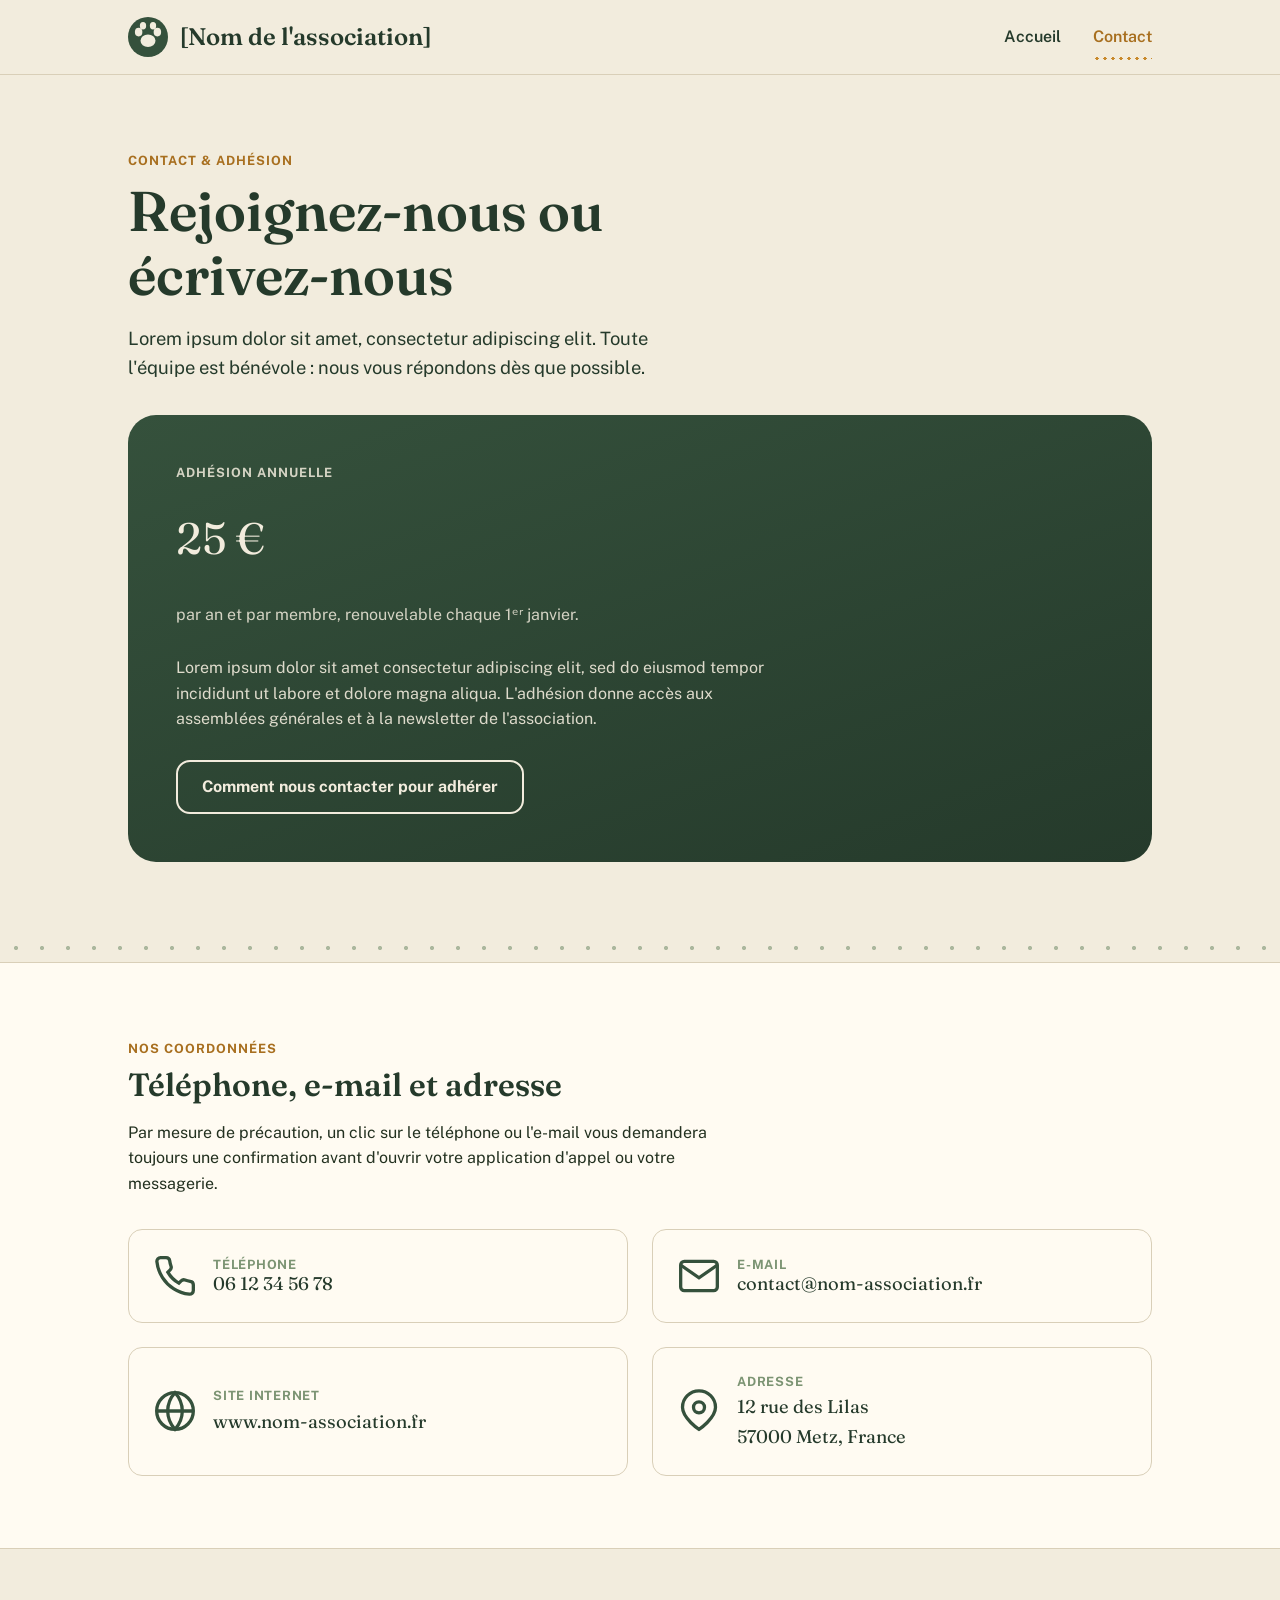
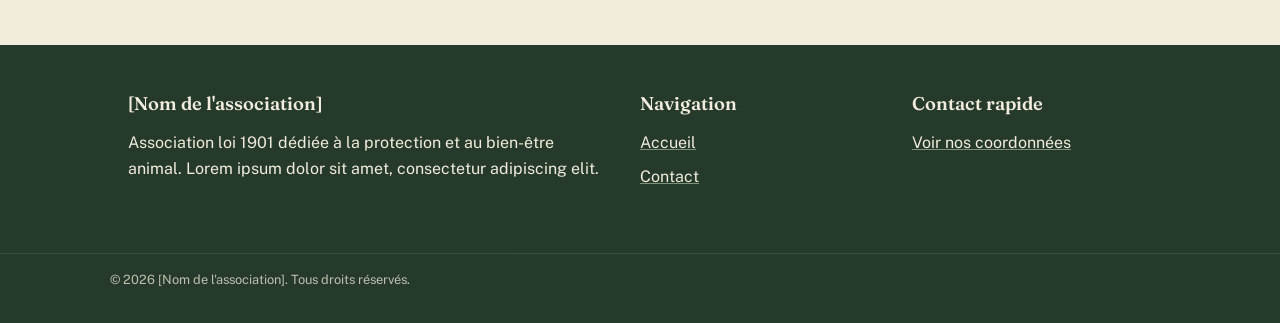
==== contact.html @ b7527ab3 "First Commit: site association" ====
<!DOCTYPE html>
<html lang="fr">
<head>
  <meta charset="UTF-8">
  <meta name="viewport" content="width=device-width, initial-scale=1.0">
  <title>Contact — Association [Nom de l'association]</title>
  <meta name="description" content="Contactez l'association : montant de l'adhésion annuelle, téléphone, e-mail et adresse.">

  <link rel="icon" type="image/svg+xml" href="assets/favicon.svg">
  <link rel="alternate icon" href="assets/favicon.svg">

  <link rel="preconnect" href="https://fonts.googleapis.com">
  <link rel="preconnect" href="https://fonts.gstatic.com" crossorigin>
  <link href="https://fonts.googleapis.com/css2?family=Fraunces:opsz,wght@9..144,500;9..144,600;9..144,700&family=Public+Sans:wght@400;500;600;700&display=swap" rel="stylesheet">

  <link rel="stylesheet" href="css/variables.css">
  <link rel="stylesheet" href="css/base.css">
  <link rel="stylesheet" href="css/layout.css">
  <link rel="stylesheet" href="css/components.css">
  <link rel="stylesheet" href="css/pages.css">
</head>
<body>
  <a class="skip-link" href="#contenu-principal">Aller au contenu principal</a>

  <header class="site-header">
    <div class="container site-header__inner">
      <a class="brand" href="index.html">
        <img class="brand__mark" src="assets/icons/logo-mark.svg" alt="" width="40" height="40">
        <span>[Nom de l'association]</span>
      </a>

      <button type="button" class="nav-toggle" data-nav-toggle aria-expanded="false" aria-controls="main-nav">
        Menu
      </button>

      <nav class="main-nav" id="main-nav" aria-label="Navigation principale">
        <ul class="main-nav__list">
          <li><a class="main-nav__link" href="index.html">Accueil</a></li>
          <li><a class="main-nav__link" href="contact.html" aria-current="page">Contact</a></li>
        </ul>
      </nav>
    </div>
  </header>

  <main id="contenu-principal">

    <section class="section">
      <div class="container">
        <div class="section__head">
          <p class="eyebrow">Contact &amp; adhésion</p>
          <h1>Rejoignez-nous ou écrivez-nous</h1>
          <p class="hero__lede">
            Lorem ipsum dolor sit amet, consectetur adipiscing elit. Toute
            l'équipe est bénévole : nous vous répondons dès que possible.
          </p>
        </div>

        <!-- Montant de l'adhésion -->
        <div class="membership-card">
          <p class="eyebrow" style="color:#f2ecdd; opacity:0.85;">Adhésion annuelle</p>
          <p class="membership-card__amount">25&nbsp;€</p>
          <p class="membership-card__period">par an et par membre, renouvelable chaque 1ᵉʳ janvier.</p>
          <p style="max-width:60ch; opacity:0.9;">
            Lorem ipsum dolor sit amet consectetur adipiscing elit, sed do
            eiusmod tempor incididunt ut labore et dolore magna aliqua.
            L'adhésion donne accès aux assemblées générales et à la newsletter
            de l'association.
          </p>
          <div>
            <a class="btn btn--outline" href="contact.html#coordonnees">Comment nous contacter pour adhérer</a>
          </div>
        </div>
      </div>
    </section>

    <div class="trail-divider" aria-hidden="true"></div>

    <!-- Coordonnées -->
    <section class="section section--alt" id="coordonnees">
      <div class="container">
        <div class="section__head">
          <p class="eyebrow">Nos coordonnées</p>
          <h2>Téléphone, e-mail et adresse</h2>
          <p>
            Par mesure de précaution, un clic sur le téléphone ou l'e-mail
            vous demandera toujours une confirmation avant d'ouvrir votre
            application d'appel ou votre messagerie.
          </p>
        </div>

        <div class="contact-grid">

          <!-- Téléphone : interaction obligatoire via modale -->
          <button type="button" class="contact-action" data-contact-phone="+33612345678">
            <svg class="contact-action__icon" viewBox="0 0 24 24" fill="none" stroke="currentColor" stroke-width="1.8" aria-hidden="true">
              <path d="M22 16.92v3a2 2 0 0 1-2.18 2 19.79 19.79 0 0 1-8.63-3.07 19.5 19.5 0 0 1-6-6 19.79 19.79 0 0 1-3.07-8.67A2 2 0 0 1 4.11 2h3a2 2 0 0 1 2 1.72c.127.96.361 1.903.7 2.81a2 2 0 0 1-.45 2.11L8.09 9.91a16 16 0 0 0 6 6l1.27-1.27a2 2 0 0 1 2.11-.45c.907.339 1.85.573 2.81.7A2 2 0 0 1 22 16.92z"/>
            </svg>
            <span>
              <p class="contact-action__label">Téléphone</p>
              <p class="contact-action__value">06 12 34 56 78</p>
            </span>
          </button>

          <!-- E-mail : interaction obligatoire via modale -->
          <button type="button" class="contact-action" data-contact-email="contact@nom-association.fr">
            <svg class="contact-action__icon" viewBox="0 0 24 24" fill="none" stroke="currentColor" stroke-width="1.8" aria-hidden="true">
              <rect x="2" y="4" width="20" height="16" rx="2"/>
              <path d="m22 6-10 7L2 6"/>
            </svg>
            <span>
              <p class="contact-action__label">E-mail</p>
              <p class="contact-action__value">contact@nom-association.fr</p>
            </span>
          </button>

          <!-- Site web -->
          <div class="contact-action" style="cursor:default;">
            <svg class="contact-action__icon" viewBox="0 0 24 24" fill="none" stroke="currentColor" stroke-width="1.8" aria-hidden="true">
              <circle cx="12" cy="12" r="10"/>
              <path d="M2 12h20M12 2a15.3 15.3 0 0 1 4 10 15.3 15.3 0 0 1-4 10 15.3 15.3 0 0 1-4-10 15.3 15.3 0 0 1 4-10z"/>
            </svg>
            <span>
              <p class="contact-action__label">Site internet</p>
              <p class="contact-action__value">www.nom-association.fr</p>
            </span>
          </div>

          <!-- Adresse -->
          <div class="contact-action" style="cursor:default;">
            <svg class="contact-action__icon" viewBox="0 0 24 24" fill="none" stroke="currentColor" stroke-width="1.8" aria-hidden="true">
              <path d="M21 10c0 6-9 12-9 12s-9-6-9-12a9 9 0 1 1 18 0z"/>
              <circle cx="12" cy="10" r="3"/>
            </svg>
            <span>
              <p class="contact-action__label">Adresse</p>
              <address class="contact-action__value">
                12 rue des Lilas<br>57000 Metz, France
              </address>
            </span>
          </div>

        </div>
      </div>
    </section>

  </main>

  <footer class="site-footer">
    <div class="container site-footer__inner">
      <div>
        <h2>[Nom de l'association]</h2>
        <p>Association loi 1901 dédiée à la protection et au bien-être animal.
          Lorem ipsum dolor sit amet, consectetur adipiscing elit.</p>
      </div>
      <div>
        <h2>Navigation</h2>
        <ul style="list-style:none; padding:0; display:grid; gap:0.5rem;">
          <li><a href="index.html">Accueil</a></li>
          <li><a href="contact.html">Contact</a></li>
        </ul>
      </div>
      <div>
        <h2>Contact rapide</h2>
        <p><a href="contact.html#coordonnees">Voir nos coordonnées</a></p>
      </div>
    </div>
    <div class="site-footer__bottom">
      <p>&copy; <span id="year">2026</span> [Nom de l'association]. Tous droits réservés.</p>
    </div>
  </footer>

  <script src="js/main.js" defer></script>
  <script type="module" src="js/contact.js"></script>
</body>
</html>
---- css/variables.css ----
/* ==========================================================================
   Design tokens — Association animale
   Modifier uniquement ce fichier pour changer l'identité visuelle du site.
   ========================================================================== */

:root {
  /* Couleurs — palette "refuge" */
  --color-ink: #22301f;          /* texte principal, quasi noir vert */
  --color-forest: #35513c;       /* couleur primaire (nav, boutons) */
  --color-forest-dark: #253a2b;  /* survol / états actifs */
  --color-moss: #7c9473;         /* accent secondaire, sauge */
  --color-amber: #c98a2c;        /* accent d'appel à l'action */
  --color-amber-dark: #a86f1f;   /* survol du bouton amber */
  --color-paper: #f2ecdd;        /* fond général, papier chaud */
  --color-card: #fffbf2;         /* fond des cartes, plus clair que le papier */
  --color-line: #d9cfb8;         /* séparateurs, bordures discrètes */
  --color-danger: #a33d2c;

  /* Typographie */
  --font-display: "Fraunces", Georgia, "Times New Roman", serif;
  --font-body: "Public Sans", -apple-system, BlinkMacSystemFont, "Segoe UI", sans-serif;

  --fs-100: 0.8rem;
  --fs-200: 0.9rem;
  --fs-300: 1rem;
  --fs-400: 1.15rem;
  --fs-500: 1.5rem;
  --fs-600: 2rem;
  --fs-700: 2.75rem;
  --fs-800: 3.5rem;

  /* Espacements (échelle 4px) */
  --sp-1: 0.25rem;
  --sp-2: 0.5rem;
  --sp-3: 0.75rem;
  --sp-4: 1rem;
  --sp-5: 1.5rem;
  --sp-6: 2rem;
  --sp-7: 3rem;
  --sp-8: 4.5rem;
  --sp-9: 6rem;

  /* Rayons / ombres */
  --radius-sm: 6px;
  --radius-md: 14px;
  --radius-lg: 28px;
  --shadow-card: 0 12px 30px -18px rgba(34, 48, 31, 0.45);
  --shadow-modal: 0 25px 60px -20px rgba(20, 28, 17, 0.55);

  /* Largeur de contenu */
  --content-width: 1120px;

  /* Transitions */
  --ease: cubic-bezier(0.4, 0, 0.2, 1);
  --t-fast: 150ms;
  --t-med: 280ms;
}

@media (prefers-color-scheme: dark) {
  /* Le site reste volontairement clair (univers "papier chaud"),
     mais on garde ce bloc pour une future déclinaison sombre. */
}
---- css/base.css ----
/* ==========================================================================
   Base — reset léger, typographie, accessibilité
   ========================================================================== */

*, *::before, *::after {
  box-sizing: border-box;
}

html {
  scroll-behavior: smooth;
}

@media (prefers-reduced-motion: reduce) {
  html {
    scroll-behavior: auto;
  }
  *, *::before, *::after {
    animation-duration: 0.01ms !important;
    animation-iteration-count: 1 !important;
    transition-duration: 0.01ms !important;
    scroll-behavior: auto !important;
  }
}

body {
  margin: 0;
  font-family: var(--font-body);
  font-size: var(--fs-300);
  line-height: 1.6;
  color: var(--color-ink);
  background-color: var(--color-paper);
  -webkit-font-smoothing: antialiased;
}

img, svg {
  max-width: 100%;
  display: block;
}

a {
  color: inherit;
}

h1, h2, h3, h4 {
  font-family: var(--font-display);
  line-height: 1.15;
  margin: 0 0 var(--sp-4);
  font-weight: 600;
  color: var(--color-forest-dark);
}

h1 { font-size: var(--fs-800); }
h2 { font-size: var(--fs-600); }
h3 { font-size: var(--fs-500); }

p {
  margin: 0 0 var(--sp-4);
  max-width: 65ch;
}

ul, ol {
  padding-left: 1.2em;
}

button {
  font-family: inherit;
  cursor: pointer;
}

/* Focus visible clavier — ne jamais supprimer sans remplacer */
:focus-visible {
  outline: 3px solid var(--color-amber);
  outline-offset: 3px;
  border-radius: var(--radius-sm);
}

/* Lien d'évitement pour les lecteurs d'écran / clavier */
.skip-link {
  position: absolute;
  left: -9999px;
  top: 0;
  background: var(--color-forest);
  color: #fff;
  padding: var(--sp-3) var(--sp-5);
  z-index: 1000;
  border-radius: 0 0 var(--radius-sm) 0;
  text-decoration: none;
}

.skip-link:focus {
  left: 0;
}

.visually-hidden {
  position: absolute;
  width: 1px;
  height: 1px;
  padding: 0;
  margin: -1px;
  overflow: hidden;
  clip: rect(0, 0, 0, 0);
  white-space: nowrap;
  border: 0;
}

.container {
  width: 100%;
  max-width: var(--content-width);
  margin-inline: auto;
  padding-inline: var(--sp-5);
}

@media (min-width: 640px) {
  .container { padding-inline: var(--sp-7); }
}
---- css/layout.css ----
/* ==========================================================================
   Layout — en-tête, navigation, pied de page
   ========================================================================== */

.site-header {
  position: sticky;
  top: 0;
  z-index: 100;
  background: var(--color-paper);
  border-bottom: 1px solid var(--color-line);
}

.site-header__inner {
  display: flex;
  align-items: center;
  justify-content: space-between;
  padding-block: var(--sp-4);
}

.brand {
  display: flex;
  align-items: center;
  gap: var(--sp-3);
  text-decoration: none;
  font-family: var(--font-display);
  font-size: var(--fs-500);
  font-weight: 600;
  color: var(--color-forest-dark);
}

.brand__mark {
  width: 40px;
  height: 40px;
  flex-shrink: 0;
}

/* Navigation principale */
.main-nav__list {
  display: flex;
  gap: var(--sp-6);
  list-style: none;
  margin: 0;
  padding: 0;
}

.main-nav__link {
  position: relative;
  text-decoration: none;
  font-weight: 600;
  color: var(--color-forest-dark);
  padding-block: var(--sp-2);
  display: inline-block;
}

/* Signature : trait en pointillé façon "sentier" sous le lien actif/survolé */
.main-nav__link::after {
  content: "";
  position: absolute;
  left: 0;
  right: 100%;
  bottom: -2px;
  height: 3px;
  background-image: radial-gradient(circle, var(--color-amber) 1.5px, transparent 1.6px);
  background-size: 8px 3px;
  background-repeat: repeat-x;
  transition: right var(--t-med) var(--ease);
}

.main-nav__link:hover::after,
.main-nav__link[aria-current="page"]::after {
  right: 0;
}

.main-nav__link[aria-current="page"] {
  color: var(--color-amber-dark);
}

.nav-toggle {
  display: none;
  background: none;
  border: 2px solid var(--color-forest);
  border-radius: var(--radius-sm);
  padding: var(--sp-2) var(--sp-3);
  color: var(--color-forest-dark);
}

@media (max-width: 720px) {
  .nav-toggle {
    display: inline-flex;
    align-items: center;
    gap: var(--sp-2);
  }

  .main-nav {
    display: none;
    width: 100%;
  }

  .main-nav.is-open {
    display: block;
  }

  .site-header__inner {
    flex-wrap: wrap;
  }

  .main-nav__list {
    flex-direction: column;
    gap: var(--sp-2);
    padding-block: var(--sp-4);
    border-top: 1px solid var(--color-line);
    margin-top: var(--sp-4);
  }
}

/* Pied de page */
.site-footer {
  margin-top: var(--sp-9);
  background: var(--color-forest-dark);
  color: var(--color-paper);
}

.site-footer__inner {
  padding-block: var(--sp-7);
  display: grid;
  gap: var(--sp-6);
  grid-template-columns: 1fr;
}

@media (min-width: 640px) {
  .site-footer__inner {
    grid-template-columns: 2fr 1fr 1fr;
  }
}

.site-footer a {
  color: var(--color-paper);
  text-decoration-color: var(--color-moss);
}

.site-footer h2 {
  color: var(--color-paper);
  font-size: var(--fs-400);
}

.site-footer__bottom {
  border-top: 1px solid rgba(242, 236, 221, 0.15);
  padding-block: var(--sp-4);
  font-size: var(--fs-100);
  opacity: 0.75;
  text-align: center;
}

/* Sections génériques */
.section {
  padding-block: var(--sp-8);
}

.section--alt {
  background: var(--color-card);
  border-top: 1px solid var(--color-line);
  border-bottom: 1px solid var(--color-line);
}

.section__head {
  max-width: 60ch;
  margin-bottom: var(--sp-6);
}

.eyebrow {
  display: inline-block;
  font-family: var(--font-body);
  font-size: var(--fs-100);
  letter-spacing: 0.08em;
  text-transform: uppercase;
  color: var(--color-amber-dark);
  font-weight: 700;
  margin-bottom: var(--sp-2);
}

/* Grilles de contenu */
.grid {
  display: grid;
  gap: var(--sp-6);
}

@media (min-width: 720px) {
  .grid--2 { grid-template-columns: repeat(2, 1fr); }
  .grid--3 { grid-template-columns: repeat(3, 1fr); }
}

/* Séparateur "sentier" entre sections — signature visuelle du site */
.trail-divider {
  height: 28px;
  width: 100%;
  background-image: radial-gradient(circle, var(--color-moss) 2px, transparent 2.2px);
  background-size: 26px 28px;
  background-position: center;
  background-repeat: repeat-x;
  opacity: 0.6;
}
---- css/components.css ----
/* ==========================================================================
   Composants — boutons, cartes, modale de confirmation
   ========================================================================== */

.btn {
  display: inline-flex;
  align-items: center;
  gap: var(--sp-2);
  border: 2px solid transparent;
  border-radius: var(--radius-md);
  padding: var(--sp-3) var(--sp-5);
  font-weight: 700;
  font-size: var(--fs-300);
  text-decoration: none;
  transition: transform var(--t-fast) var(--ease), background-color var(--t-fast) var(--ease);
}

.btn:hover {
  transform: translateY(-2px);
}

.btn--primary {
  background: var(--color-amber);
  color: var(--color-ink);
}

.btn--primary:hover {
  background: var(--color-amber-dark);
}

.btn--outline {
  background: transparent;
  border-color: var(--color-paper);
  color: var(--color-paper);
}

.btn--outline:hover {
  background: rgba(242, 236, 221, 0.12);
}

.btn--ghost {
  background: transparent;
  border-color: var(--color-forest);
  color: var(--color-forest-dark);
}

.btn--ghost:hover {
  background: rgba(53, 81, 60, 0.08);
}

/* Cartes */
.card {
  background: var(--color-card);
  border: 1px solid var(--color-line);
  border-radius: var(--radius-md);
  padding: var(--sp-6);
  box-shadow: var(--shadow-card);
}

/* Carte de contact cliquable (téléphone / e-mail) */
.contact-action {
  width: 100%;
  text-align: left;
  background: var(--color-card);
  border: 1px solid var(--color-line);
  border-radius: var(--radius-md);
  padding: var(--sp-5);
  display: flex;
  align-items: center;
  gap: var(--sp-4);
  transition: border-color var(--t-fast) var(--ease), transform var(--t-fast) var(--ease);
}

.contact-action:hover {
  border-color: var(--color-amber);
  transform: translateY(-2px);
}

.contact-action__icon {
  width: 44px;
  height: 44px;
  flex-shrink: 0;
  color: var(--color-forest);
}

.contact-action__label {
  font-size: var(--fs-100);
  text-transform: uppercase;
  letter-spacing: 0.06em;
  color: var(--color-moss);
  font-weight: 700;
  margin: 0;
}

.contact-action__value {
  font-family: var(--font-display);
  font-size: var(--fs-400);
  margin: 0;
  color: var(--color-forest-dark);
}

/* ---- Modale de confirmation (interaction obligatoire tél / e-mail) ---- */

.modal-overlay {
  position: fixed;
  inset: 0;
  background: rgba(34, 48, 31, 0.55);
  display: flex;
  align-items: center;
  justify-content: center;
  padding: var(--sp-5);
  z-index: 1000;
}

.modal-overlay[hidden] {
  display: none;
}

.modal {
  background: var(--color-card);
  border-radius: var(--radius-lg);
  max-width: 420px;
  width: 100%;
  padding: var(--sp-6);
  box-shadow: var(--shadow-modal);
}

.modal__title {
  margin-bottom: var(--sp-2);
}

.modal__text {
  color: var(--color-ink);
}

.modal__value {
  font-weight: 700;
  color: var(--color-forest-dark);
}

.modal__actions {
  display: flex;
  flex-wrap: wrap;
  gap: var(--sp-3);
  margin-top: var(--sp-5);
}

.modal__note {
  font-size: var(--fs-100);
  color: var(--color-moss);
  margin-top: var(--sp-4);
  margin-bottom: 0;
}
---- css/pages.css ----
/* ==========================================================================
   Pages — styles spécifiques à l'accueil et au contact
   ========================================================================== */

/* --- Hero (accueil) --- */
.hero {
  padding-block: var(--sp-9) var(--sp-8);
  position: relative;
  overflow: hidden;
}

.hero__grid {
  display: grid;
  gap: var(--sp-7);
  align-items: center;
}

@media (min-width: 860px) {
  .hero__grid {
    grid-template-columns: 1.1fr 0.9fr;
  }
}

.hero__title {
  font-size: clamp(var(--fs-700), 5vw, var(--fs-800));
}

.hero__lede {
  font-size: var(--fs-400);
  color: var(--color-forest-dark);
  max-width: 52ch;
}

.hero__actions {
  display: flex;
  flex-wrap: wrap;
  gap: var(--sp-4);
  margin-top: var(--sp-6);
}

.hero__figure {
  aspect-ratio: 4 / 3;
  border-radius: var(--radius-lg);
  background: linear-gradient(160deg, var(--color-moss), var(--color-forest));
  display: flex;
  align-items: center;
  justify-content: center;
  color: var(--color-paper);
  font-family: var(--font-display);
  text-align: center;
  padding: var(--sp-5);
}

/* Chiffres clés */
.stats {
  display: grid;
  gap: var(--sp-5);
  grid-template-columns: repeat(2, 1fr);
}

@media (min-width: 640px) {
  .stats { grid-template-columns: repeat(4, 1fr); }
}

.stat {
  text-align: center;
}

.stat__number {
  font-family: var(--font-display);
  font-size: var(--fs-600);
  color: var(--color-amber-dark);
  display: block;
}

.stat__label {
  font-size: var(--fs-100);
  color: var(--color-forest-dark);
}

/* Valeurs / actions (accueil) */
.value-card {
  display: flex;
  flex-direction: column;
  gap: var(--sp-3);
}

.value-card__icon {
  width: 48px;
  height: 48px;
  color: var(--color-amber-dark);
}

/* --- Page contact --- */
.contact-grid {
  display: grid;
  gap: var(--sp-5);
}

@media (min-width: 720px) {
  .contact-grid {
    grid-template-columns: repeat(2, 1fr);
  }
}

.membership-card {
  background: linear-gradient(160deg, var(--color-forest), var(--color-forest-dark));
  color: var(--color-paper);
  border-radius: var(--radius-lg);
  padding: var(--sp-7);
  display: grid;
  gap: var(--sp-3);
}

.membership-card__amount {
  font-family: var(--font-display);
  font-size: var(--fs-700);
}

.membership-card__period {
  font-size: var(--fs-300);
  opacity: 0.85;
}

address {
  font-style: normal;
}
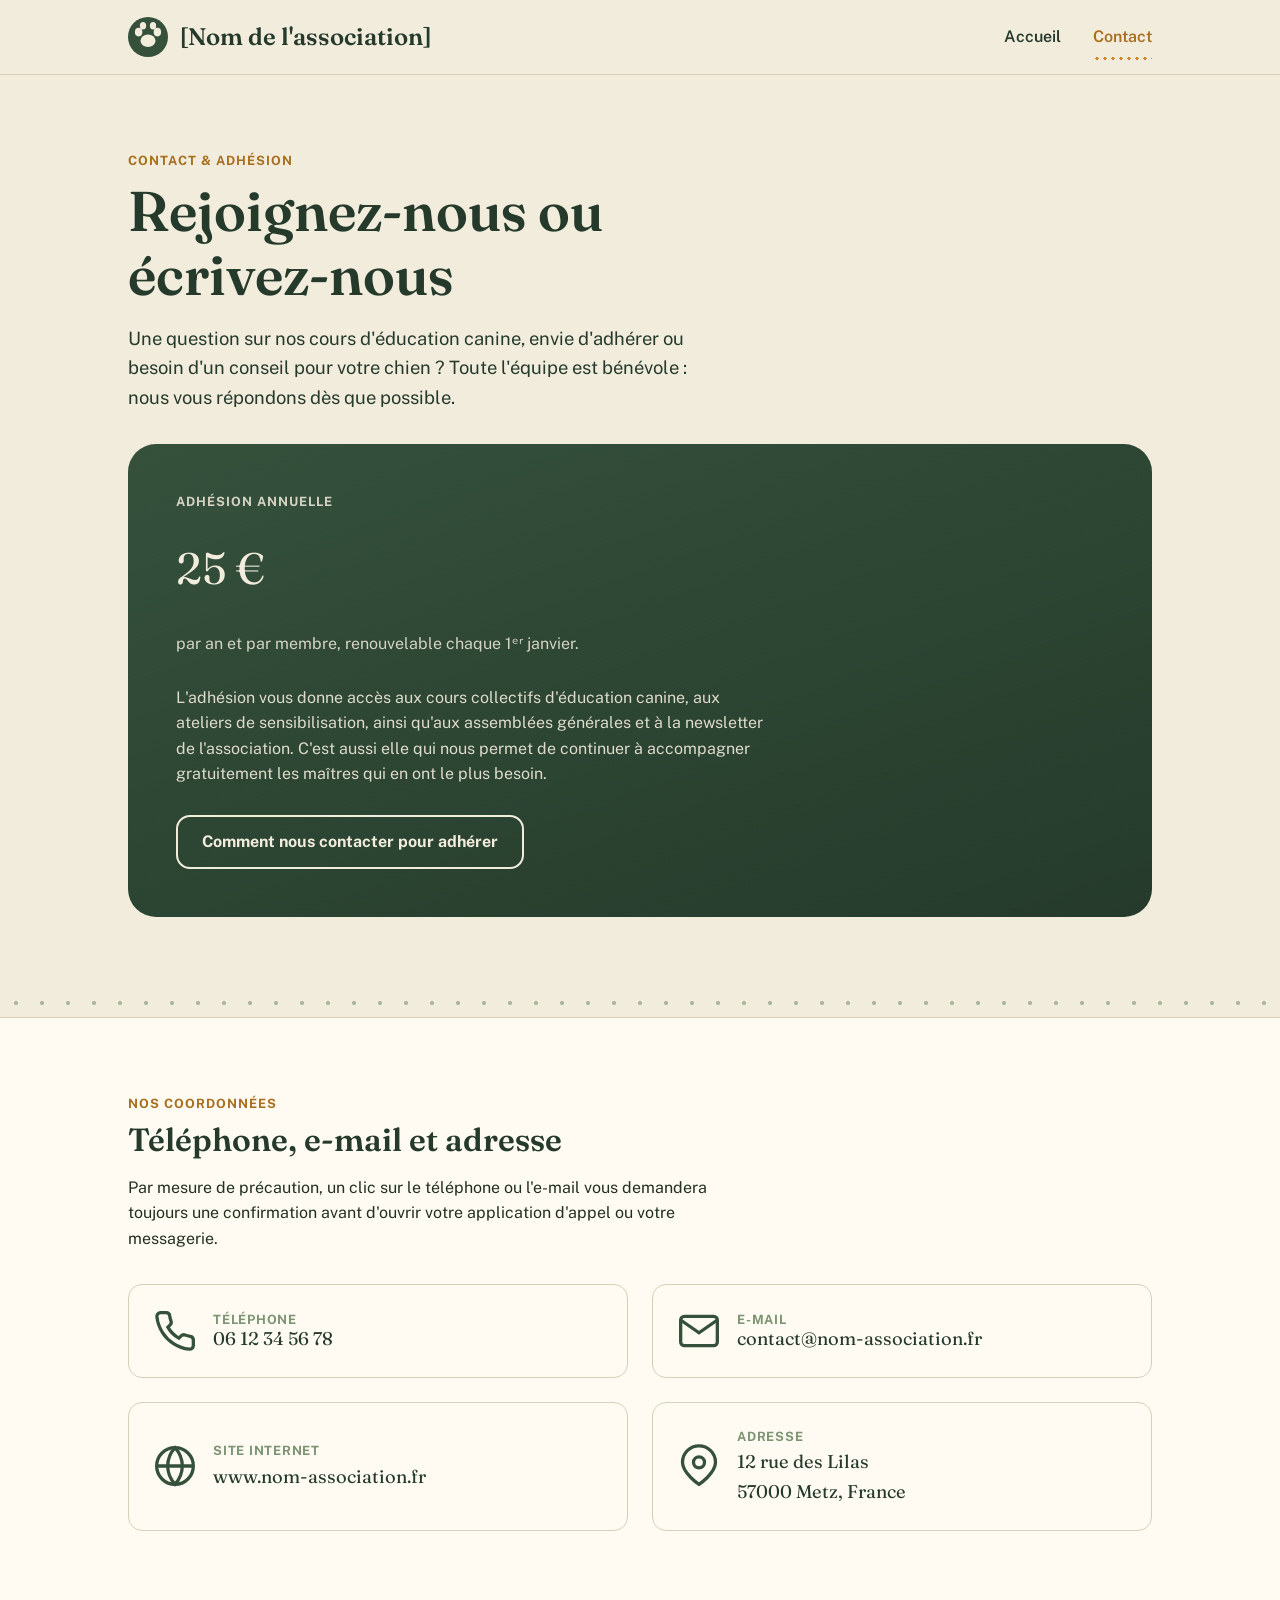
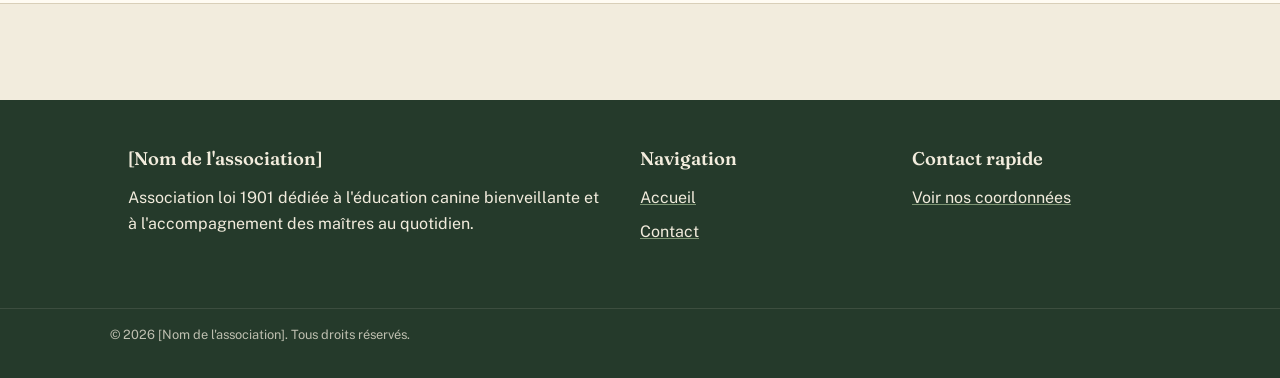
==== commit 17b48016: "update lorem ipsum" ====
--- a/contact.html
+++ b/contact.html
@@ -3,8 +3,8 @@
 <head>
   <meta charset="UTF-8">
   <meta name="viewport" content="width=device-width, initial-scale=1.0">
-  <title>Contact — Association [Nom de l'association]</title>
-  <meta name="description" content="Contactez l'association : montant de l'adhésion annuelle, téléphone, e-mail et adresse.">
+  <title>Contact — [Nom de l'association], éducation canine</title>
+  <meta name="description" content="Contactez notre association d'éducation canine : montant de l'adhésion annuelle, téléphone, e-mail et adresse.">
 
   <link rel="icon" type="image/svg+xml" href="assets/favicon.svg">
   <link rel="alternate icon" href="assets/favicon.svg">
@@ -50,21 +50,23 @@
           <p class="eyebrow">Contact &amp; adhésion</p>
           <h1>Rejoignez-nous ou écrivez-nous</h1>
           <p class="hero__lede">
-            Lorem ipsum dolor sit amet, consectetur adipiscing elit. Toute
-            l'équipe est bénévole : nous vous répondons dès que possible.
+            Une question sur nos cours d'éducation canine, envie d'adhérer ou
+            besoin d'un conseil pour votre chien ? Toute l'équipe est
+            bénévole : nous vous répondons dès que possible.
           </p>
         </div>
 
         <!-- Montant de l'adhésion -->
         <div class="membership-card">
-          <p class="eyebrow" style="color:#f2ecdd; opacity:0.85;">Adhésion annuelle</p>
+          <p class="eyebrow eyebrow--on-dark">Adhésion annuelle</p>
           <p class="membership-card__amount">25&nbsp;€</p>
           <p class="membership-card__period">par an et par membre, renouvelable chaque 1ᵉʳ janvier.</p>
-          <p style="max-width:60ch; opacity:0.9;">
-            Lorem ipsum dolor sit amet consectetur adipiscing elit, sed do
-            eiusmod tempor incididunt ut labore et dolore magna aliqua.
-            L'adhésion donne accès aux assemblées générales et à la newsletter
-            de l'association.
+          <p class="membership-card__detail">
+            L'adhésion vous donne accès aux cours collectifs d'éducation
+            canine, aux ateliers de sensibilisation, ainsi qu'aux assemblées
+            générales et à la newsletter de l'association. C'est aussi elle
+            qui nous permet de continuer à accompagner gratuitement les
+            maîtres qui en ont le plus besoin.
           </p>
           <div>
             <a class="btn btn--outline" href="contact.html#coordonnees">Comment nous contacter pour adhérer</a>
@@ -114,7 +116,7 @@
           </button>
 
           <!-- Site web -->
-          <div class="contact-action" style="cursor:default;">
+          <div class="contact-action contact-action--static">
             <svg class="contact-action__icon" viewBox="0 0 24 24" fill="none" stroke="currentColor" stroke-width="1.8" aria-hidden="true">
               <circle cx="12" cy="12" r="10"/>
               <path d="M2 12h20M12 2a15.3 15.3 0 0 1 4 10 15.3 15.3 0 0 1-4 10 15.3 15.3 0 0 1-4-10 15.3 15.3 0 0 1 4-10z"/>
@@ -126,7 +128,7 @@
           </div>
 
           <!-- Adresse -->
-          <div class="contact-action" style="cursor:default;">
+          <div class="contact-action contact-action--static">
             <svg class="contact-action__icon" viewBox="0 0 24 24" fill="none" stroke="currentColor" stroke-width="1.8" aria-hidden="true">
               <path d="M21 10c0 6-9 12-9 12s-9-6-9-12a9 9 0 1 1 18 0z"/>
               <circle cx="12" cy="10" r="3"/>
@@ -149,12 +151,12 @@
     <div class="container site-footer__inner">
       <div>
         <h2>[Nom de l'association]</h2>
-        <p>Association loi 1901 dédiée à la protection et au bien-être animal.
-          Lorem ipsum dolor sit amet, consectetur adipiscing elit.</p>
+        <p>Association loi 1901 dédiée à l'éducation canine bienveillante et à
+          l'accompagnement des maîtres au quotidien.</p>
       </div>
       <div>
         <h2>Navigation</h2>
-        <ul style="list-style:none; padding:0; display:grid; gap:0.5rem;">
+        <ul class="footer-links">
           <li><a href="index.html">Accueil</a></li>
           <li><a href="contact.html">Contact</a></li>
         </ul>
--- a/css/components.css
+++ b/css/components.css
@@ -151,3 +151,25 @@
   margin-top: var(--sp-4);
   margin-bottom: 0;
 }
+
+/* Bloc d'appel à l'action centré (ex. carte adhésion sur l'accueil) */
+.cta-card {
+  text-align: center;
+}
+
+.cta-card p {
+  margin-inline: auto;
+}
+
+/* Bloc contact non cliquable (site web, adresse) */
+.contact-action--static {
+  cursor: default;
+}
+
+/* Liste de liens du pied de page, sans puces */
+.footer-links {
+  list-style: none;
+  padding: 0;
+  display: grid;
+  gap: var(--sp-2);
+}
--- a/css/pages.css
+++ b/css/pages.css
@@ -125,3 +125,15 @@
 address {
   font-style: normal;
 }
+
+/* Variante d'eyebrow sur fond sombre (carte d'adhésion) */
+.eyebrow--on-dark {
+  color: var(--color-paper);
+  opacity: 0.85;
+}
+
+/* Paragraphe de détail dans la carte d'adhésion */
+.membership-card__detail {
+  max-width: 60ch;
+  opacity: 0.9;
+}
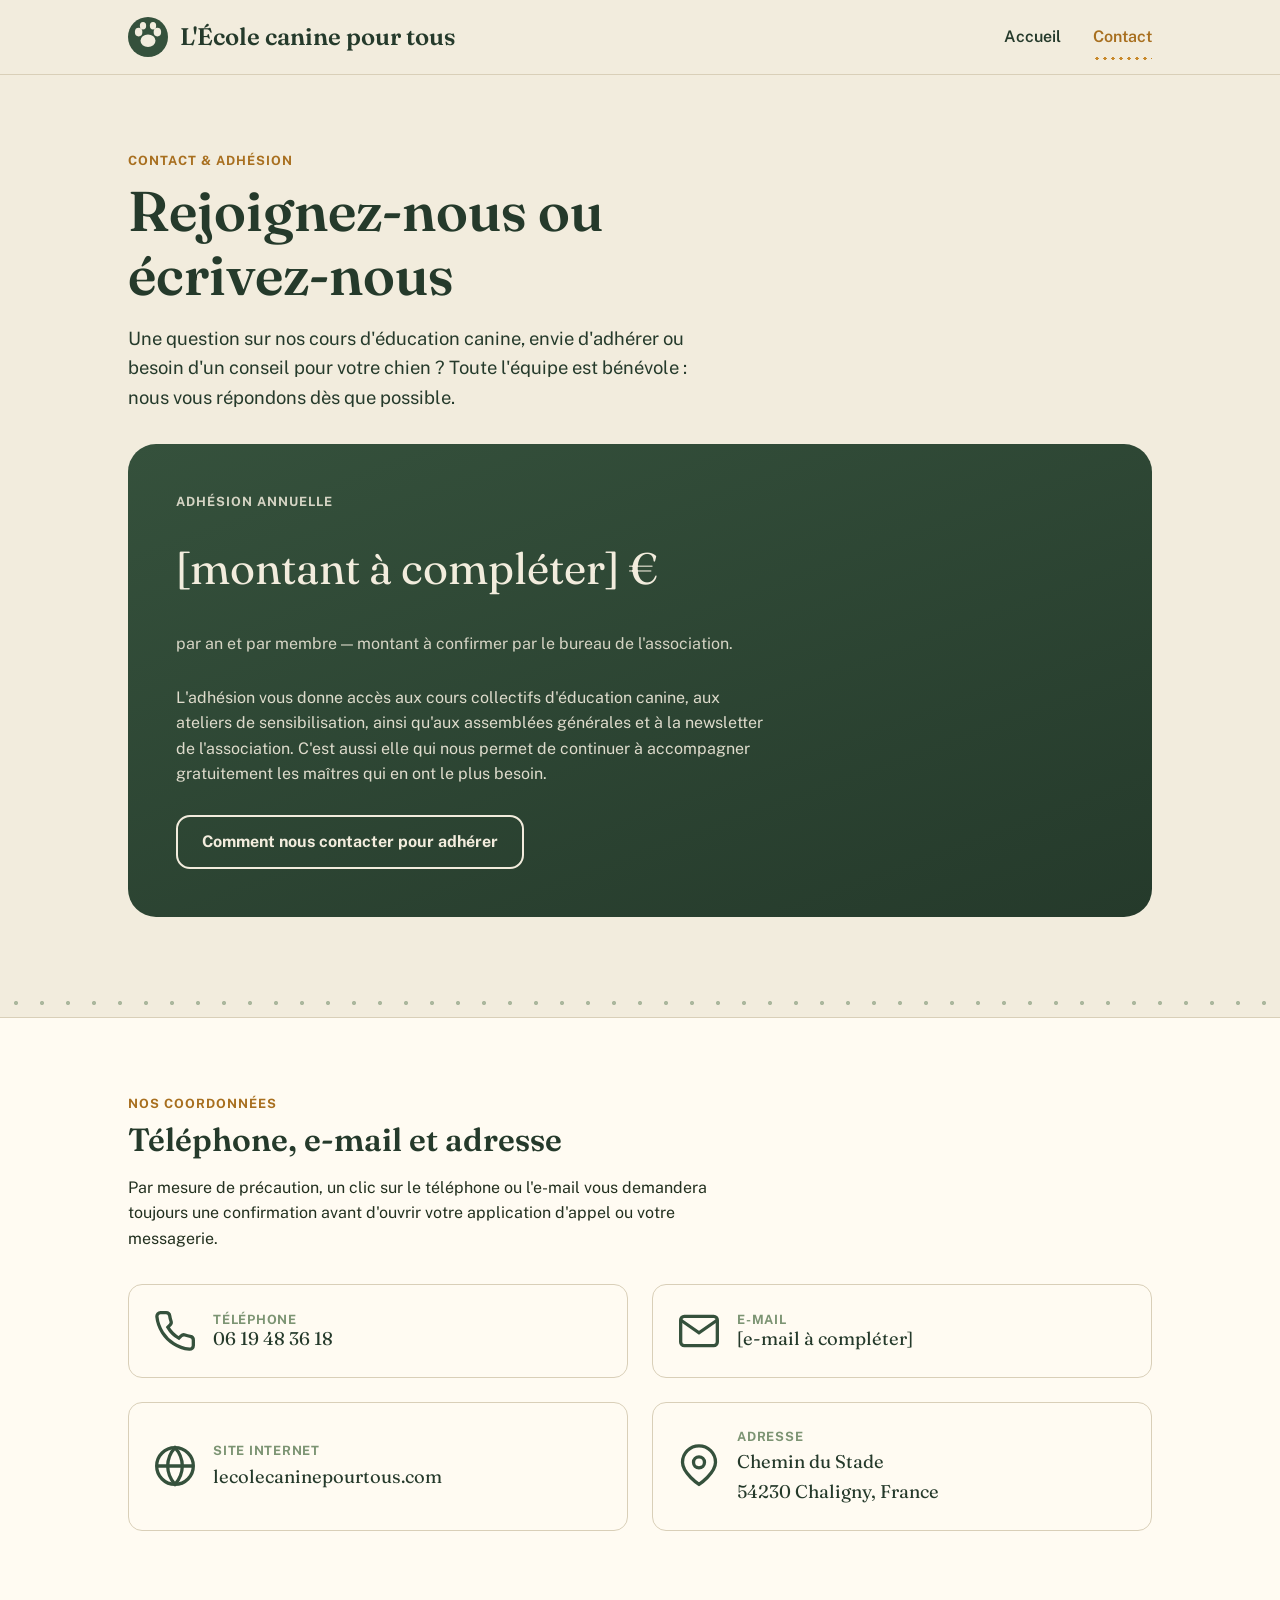
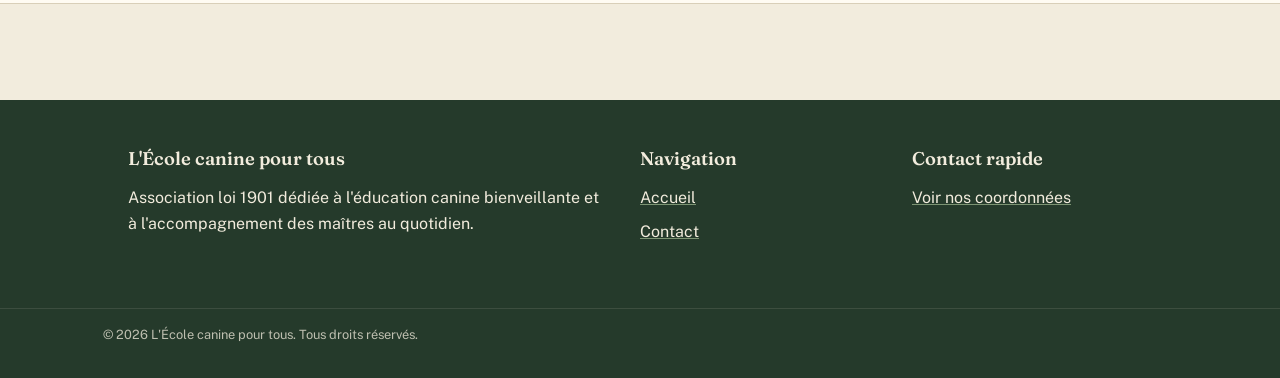
==== commit 528ee4f8: "update lorem ipsum" ====
--- a/contact.html
+++ b/contact.html
@@ -3,7 +3,7 @@
 <head>
   <meta charset="UTF-8">
   <meta name="viewport" content="width=device-width, initial-scale=1.0">
-  <title>Contact — [Nom de l'association], éducation canine</title>
+  <title>Contact — L'École canine pour tous</title>
   <meta name="description" content="Contactez notre association d'éducation canine : montant de l'adhésion annuelle, téléphone, e-mail et adresse.">
 
   <link rel="icon" type="image/svg+xml" href="assets/favicon.svg">
@@ -26,7 +26,7 @@
     <div class="container site-header__inner">
       <a class="brand" href="index.html">
         <img class="brand__mark" src="assets/icons/logo-mark.svg" alt="" width="40" height="40">
-        <span>[Nom de l'association]</span>
+        <span>L'École canine pour tous</span>
       </a>
 
       <button type="button" class="nav-toggle" data-nav-toggle aria-expanded="false" aria-controls="main-nav">
@@ -59,8 +59,8 @@
         <!-- Montant de l'adhésion -->
         <div class="membership-card">
           <p class="eyebrow eyebrow--on-dark">Adhésion annuelle</p>
-          <p class="membership-card__amount">25&nbsp;€</p>
-          <p class="membership-card__period">par an et par membre, renouvelable chaque 1ᵉʳ janvier.</p>
+          <p class="membership-card__amount">[montant à compléter]&nbsp;€</p>
+          <p class="membership-card__period">par an et par membre — montant à confirmer par le bureau de l'association.</p>
           <p class="membership-card__detail">
             L'adhésion vous donne accès aux cours collectifs d'éducation
             canine, aux ateliers de sensibilisation, ainsi qu'aux assemblées
@@ -93,25 +93,25 @@
         <div class="contact-grid">
 
           <!-- Téléphone : interaction obligatoire via modale -->
-          <button type="button" class="contact-action" data-contact-phone="+33612345678">
+          <button type="button" class="contact-action" data-contact-phone="+33619483618">
             <svg class="contact-action__icon" viewBox="0 0 24 24" fill="none" stroke="currentColor" stroke-width="1.8" aria-hidden="true">
               <path d="M22 16.92v3a2 2 0 0 1-2.18 2 19.79 19.79 0 0 1-8.63-3.07 19.5 19.5 0 0 1-6-6 19.79 19.79 0 0 1-3.07-8.67A2 2 0 0 1 4.11 2h3a2 2 0 0 1 2 1.72c.127.96.361 1.903.7 2.81a2 2 0 0 1-.45 2.11L8.09 9.91a16 16 0 0 0 6 6l1.27-1.27a2 2 0 0 1 2.11-.45c.907.339 1.85.573 2.81.7A2 2 0 0 1 22 16.92z"/>
             </svg>
             <span>
               <p class="contact-action__label">Téléphone</p>
-              <p class="contact-action__value">06 12 34 56 78</p>
+              <p class="contact-action__value">06 19 48 36 18</p>
             </span>
           </button>
 
           <!-- E-mail : interaction obligatoire via modale -->
-          <button type="button" class="contact-action" data-contact-email="contact@nom-association.fr">
+          <button type="button" class="contact-action" data-contact-email="[e-mail à compléter]">
             <svg class="contact-action__icon" viewBox="0 0 24 24" fill="none" stroke="currentColor" stroke-width="1.8" aria-hidden="true">
               <rect x="2" y="4" width="20" height="16" rx="2"/>
               <path d="m22 6-10 7L2 6"/>
             </svg>
             <span>
               <p class="contact-action__label">E-mail</p>
-              <p class="contact-action__value">contact@nom-association.fr</p>
+              <p class="contact-action__value">[e-mail à compléter]</p>
             </span>
           </button>
 
@@ -123,7 +123,7 @@
             </svg>
             <span>
               <p class="contact-action__label">Site internet</p>
-              <p class="contact-action__value">www.nom-association.fr</p>
+              <p class="contact-action__value">lecolecaninepourtous.com</p>
             </span>
           </div>
 
@@ -136,7 +136,7 @@
             <span>
               <p class="contact-action__label">Adresse</p>
               <address class="contact-action__value">
-                12 rue des Lilas<br>57000 Metz, France
+                Chemin du Stade<br>54230 Chaligny, France
               </address>
             </span>
           </div>
@@ -150,7 +150,7 @@
   <footer class="site-footer">
     <div class="container site-footer__inner">
       <div>
-        <h2>[Nom de l'association]</h2>
+        <h2>L'École canine pour tous</h2>
         <p>Association loi 1901 dédiée à l'éducation canine bienveillante et à
           l'accompagnement des maîtres au quotidien.</p>
       </div>
@@ -167,7 +167,7 @@
       </div>
     </div>
     <div class="site-footer__bottom">
-      <p>&copy; <span id="year">2026</span> [Nom de l'association]. Tous droits réservés.</p>
+      <p>&copy; <span id="year">2026</span> L'École canine pour tous. Tous droits réservés.</p>
     </div>
   </footer>
 
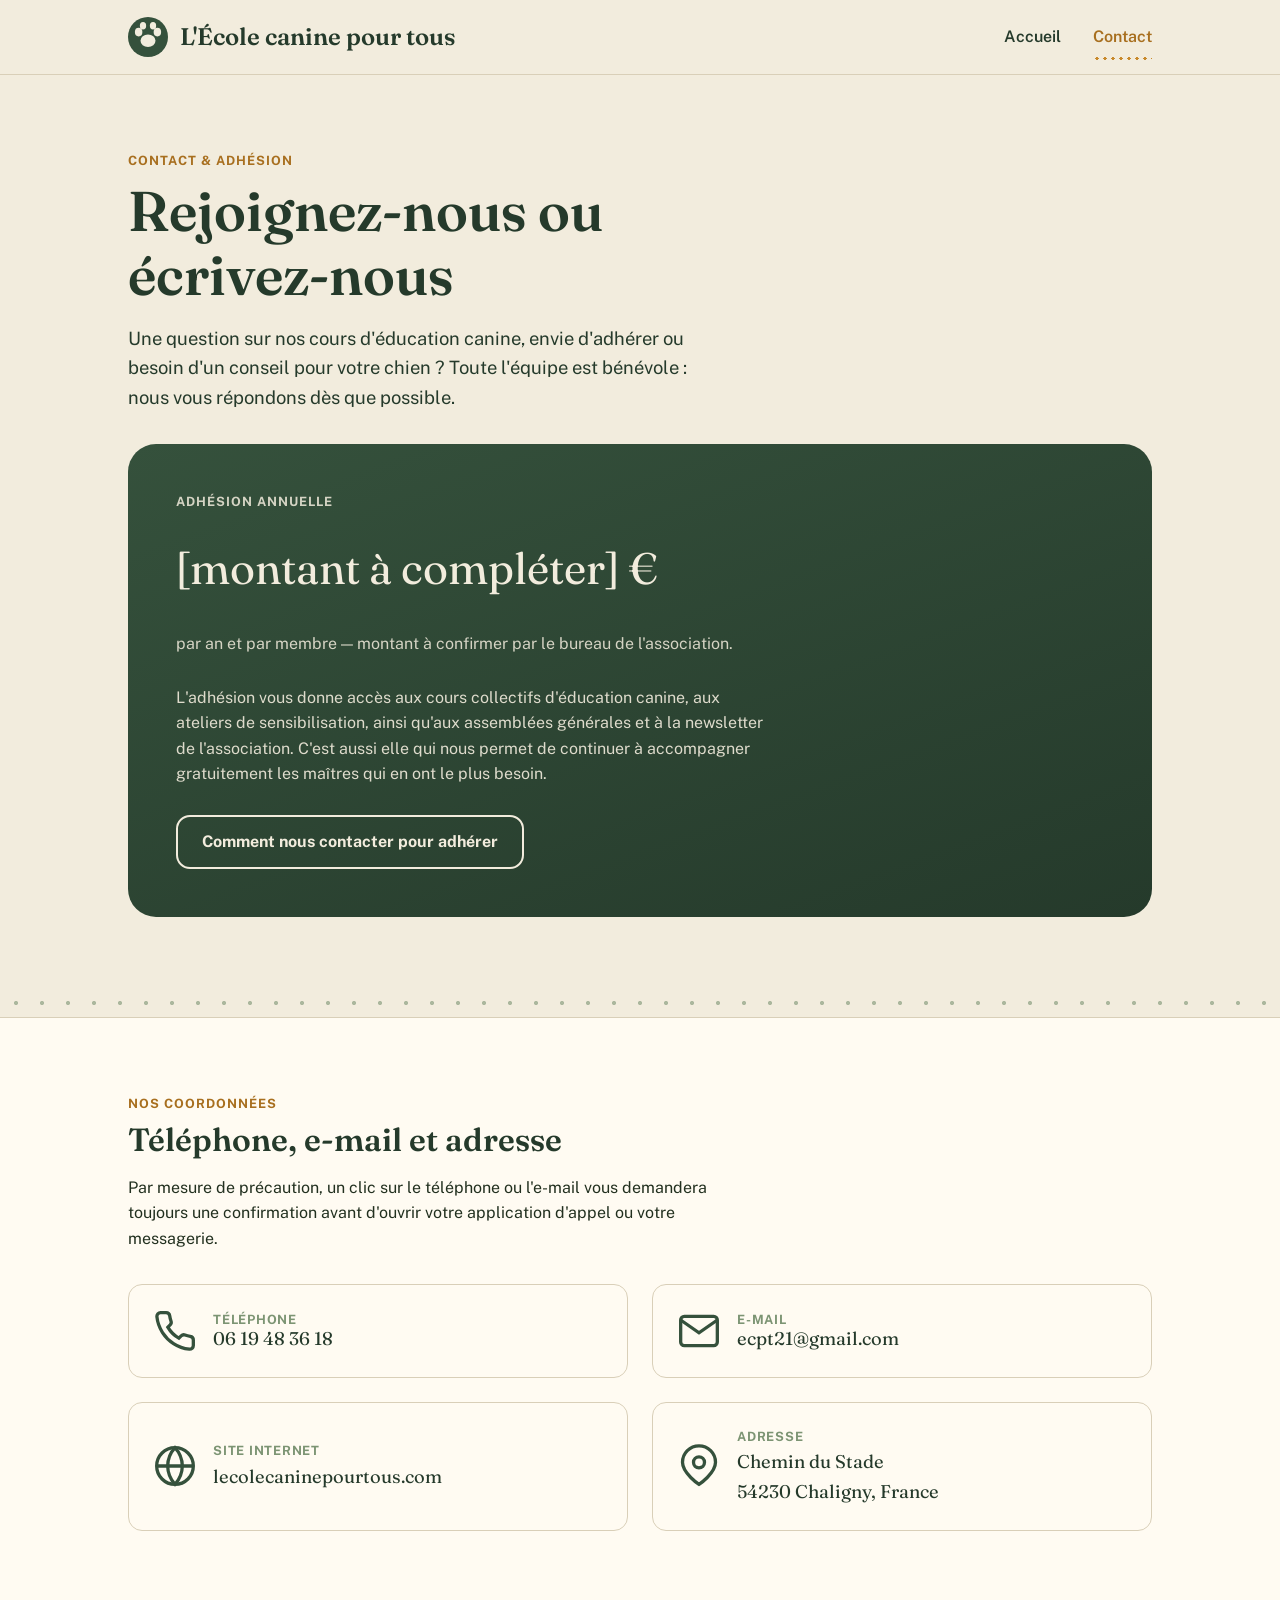
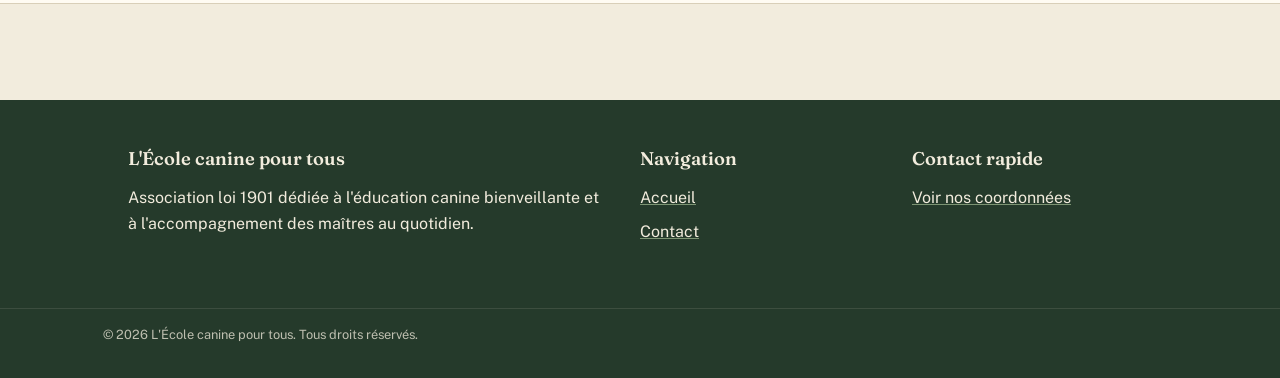
==== commit 33ab6edf: "text updates" ====
--- a/contact.html
+++ b/contact.html
@@ -104,14 +104,14 @@
           </button>
 
           <!-- E-mail : interaction obligatoire via modale -->
-          <button type="button" class="contact-action" data-contact-email="[e-mail à compléter]">
+          <button type="button" class="contact-action" data-contact-email="ecpt21@gmail.com">
             <svg class="contact-action__icon" viewBox="0 0 24 24" fill="none" stroke="currentColor" stroke-width="1.8" aria-hidden="true">
               <rect x="2" y="4" width="20" height="16" rx="2"/>
               <path d="m22 6-10 7L2 6"/>
             </svg>
             <span>
               <p class="contact-action__label">E-mail</p>
-              <p class="contact-action__value">[e-mail à compléter]</p>
+              <p class="contact-action__value">ecpt21@gmail.com</p>
             </span>
           </button>
 
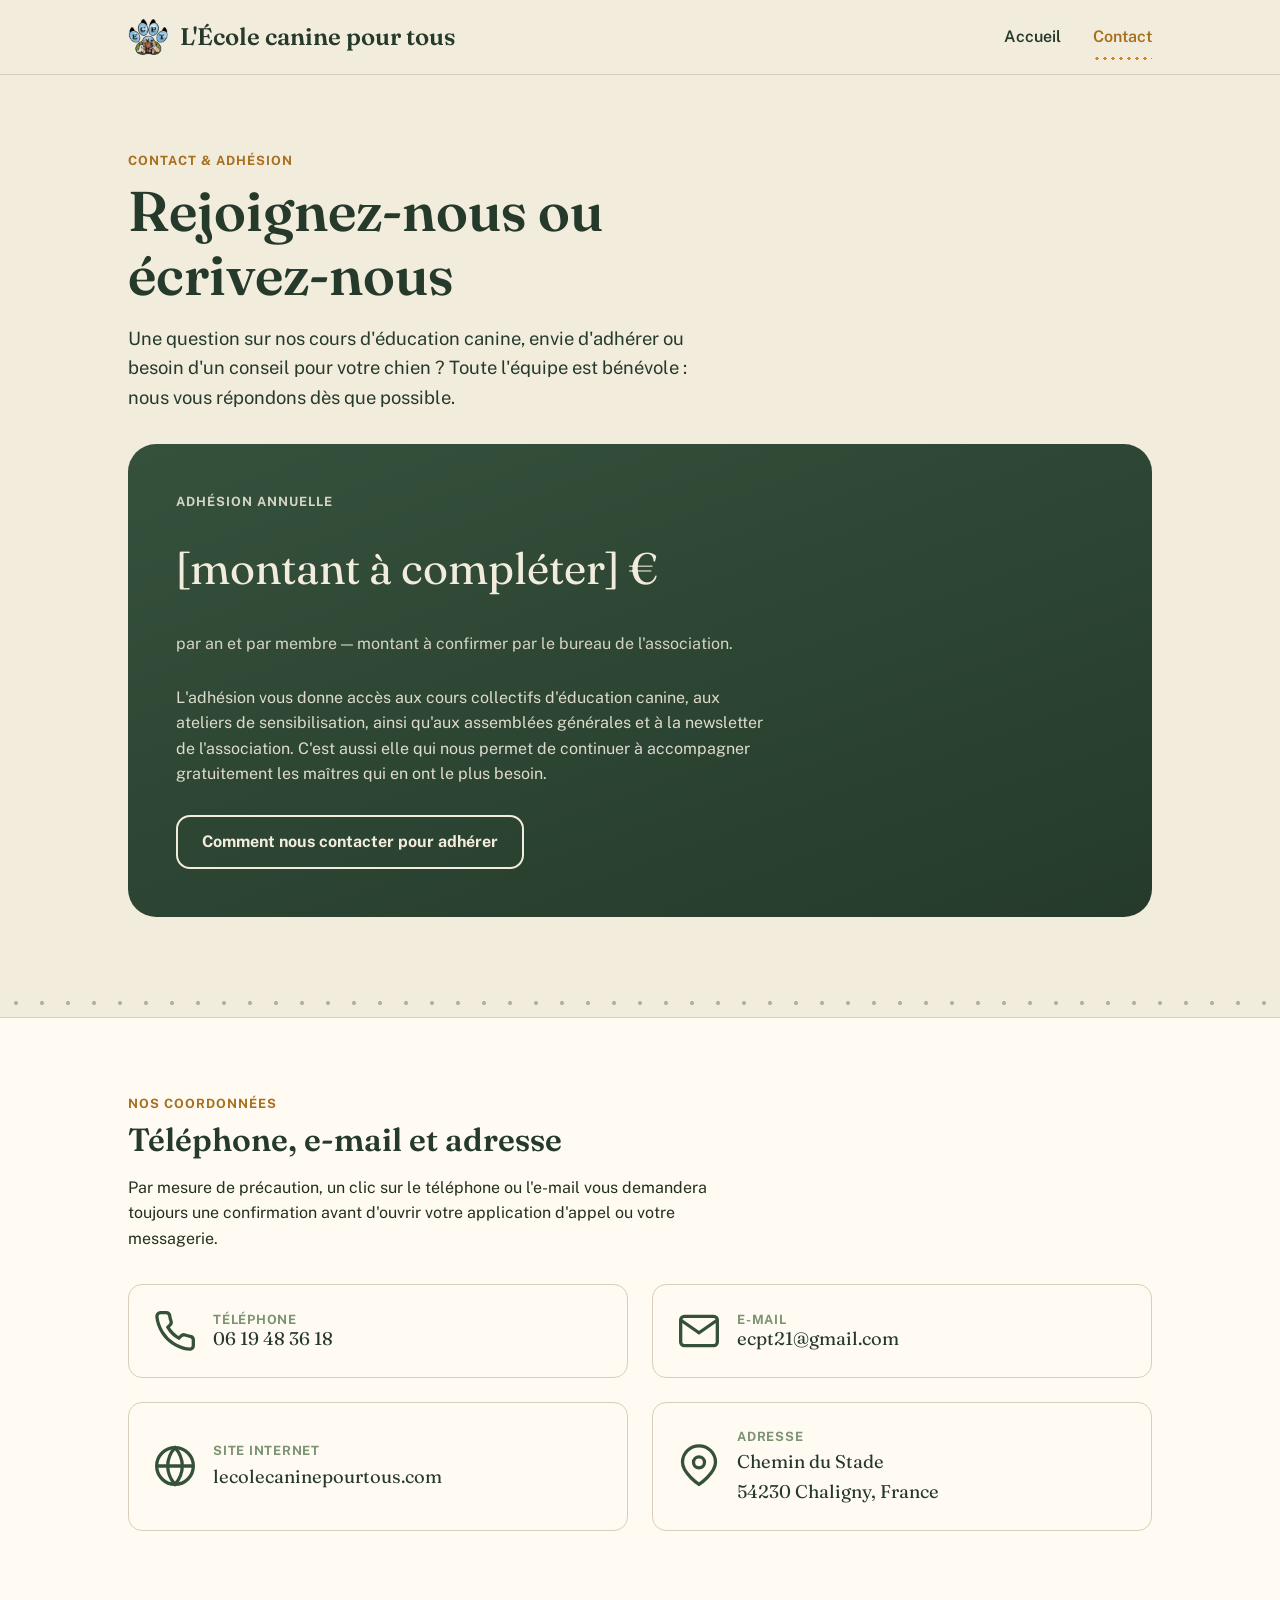
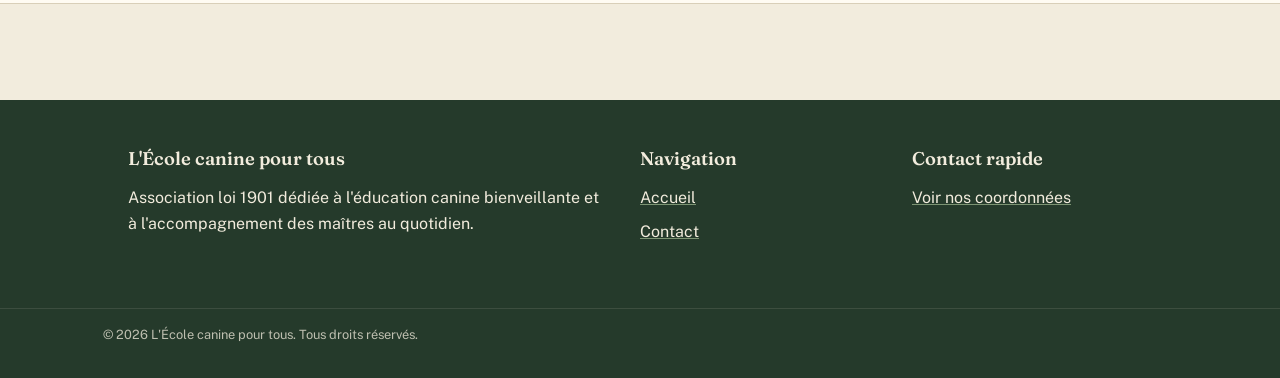
==== commit 4d320634: "updates" ====
--- a/contact.html
+++ b/contact.html
@@ -6,8 +6,9 @@
   <title>Contact — L'École canine pour tous</title>
   <meta name="description" content="Contactez notre association d'éducation canine : montant de l'adhésion annuelle, téléphone, e-mail et adresse.">
 
-  <link rel="icon" type="image/svg+xml" href="assets/favicon.svg">
-  <link rel="alternate icon" href="assets/favicon.svg">
+  <link rel="icon" href="assets/favicon.ico" sizes="any">
+  <link rel="icon" type="image/png" sizes="32x32" href="assets/favicon-32.png">
+  <link rel="apple-touch-icon" href="assets/apple-touch-icon.png">
 
   <link rel="preconnect" href="https://fonts.googleapis.com">
   <link rel="preconnect" href="https://fonts.gstatic.com" crossorigin>
@@ -25,7 +26,7 @@
   <header class="site-header">
     <div class="container site-header__inner">
       <a class="brand" href="index.html">
-        <img class="brand__mark" src="assets/icons/logo-mark.svg" alt="" width="40" height="40">
+        <img class="brand__mark" src="assets/icons/logo-mark.png" alt="" width="40" height="40">
         <span>L'École canine pour tous</span>
       </a>
 
--- a/css/layout.css
+++ b/css/layout.css
@@ -32,6 +32,7 @@
   width: 40px;
   height: 40px;
   flex-shrink: 0;
+  object-fit: contain;
 }
 
 /* Navigation principale */
--- a/css/pages.css
+++ b/css/pages.css
@@ -39,16 +39,25 @@
 }
 
 .hero__figure {
-  aspect-ratio: 4 / 3;
+  margin: 0;
   border-radius: var(--radius-lg);
-  background: linear-gradient(160deg, var(--color-moss), var(--color-forest));
-  display: flex;
-  align-items: center;
-  justify-content: center;
-  color: var(--color-paper);
-  font-family: var(--font-display);
+  overflow: hidden;
+  background: var(--color-card);
+  border: 1px solid var(--color-line);
+  box-shadow: var(--shadow-card);
+}
+
+.hero__image {
+  width: 100%;
+  height: auto;
+  display: block;
+}
+
+.hero__caption {
+  padding: var(--sp-3) var(--sp-4);
+  font-size: var(--fs-100);
+  color: var(--color-forest-dark);
   text-align: center;
-  padding: var(--sp-5);
 }
 
 /* Chiffres clés */
